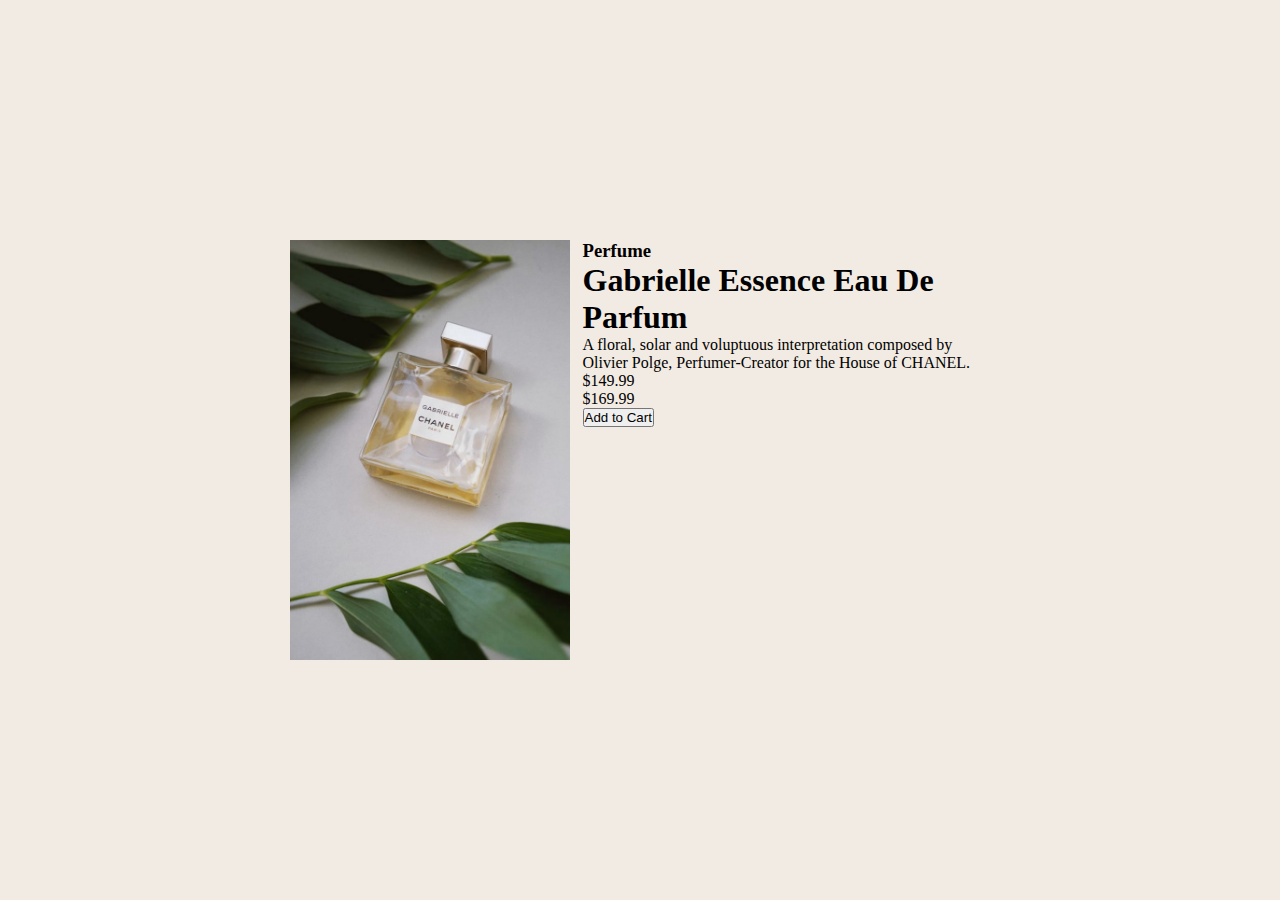
==== product-preview-component/index.html @ 264058b4 "frontend mentor product preview setup" ====
<!DOCTYPE html>
<html lang="en">
<head>
  <meta charset="UTF-8">
  <meta name="viewport" content="width=device-width, initial-scale=1.0"> <!-- displays site properly based on user's device -->

  <link rel="icon" type="image/png" sizes="32x32" href="./images/favicon-32x32.png">
  
  <title>Frontend Mentor | Product preview card component</title>
  <link rel="stylesheet" href="./styles.css">

  <!-- Feel free to remove these styles or customise in your own stylesheet 👍 -->
  <style>
    .attribution { font-size: 11px; text-align: center; }
    .attribution a { color: hsl(228, 45%, 44%); }
  </style>
</head>
<body>

  <section class="card">
    <div class="card-info">
      <img class="desktop-img" src="./images/image-product-desktop.jpg" alt="">
      <div class="card-body">
        <h3>Perfume</h3>
        <h1>Gabrielle Essence Eau De Parfum</h1>
        <p> A floral, solar and voluptuous interpretation composed by Olivier Polge, 
          Perfumer-Creator for the House of CHANEL.</p>
          <div class="price">
            <p class="discount">$149.99</p>
            <p class="original">$169.99</p>
          </div>
          <button class="cart-btn">Add to Cart</button>
      </div>
    </div>
  </section>
  
  <!-- <div class="attribution">
    Challenge by <a href="https://www.frontendmentor.io?ref=challenge" target="_blank">Frontend Mentor</a>. 
    Coded by <a href="#">Your Name Here</a>.
  </div> -->
</body>
</html>
---- product-preview-component/styles.css ----
@import url('https://fonts.googleapis.com/css2?family=Fraunces:ital,opsz,wght@0,9..144,100..900;1,9..144,100..900&family=Montserrat:ital,wght@0,100..900;1,100..900&display=swap');

:root{
     --primary_darkBlue: hsl(158, 36%, 37%);
     --primary_cream: hsl(30, 38%, 92%);
     --neutral_darkBlue: hsl(212, 21%, 14%);
     --neutral_darkGrayishBlue: hsl(228, 12%, 48%);
     --neutral_white: hsl(0, 0%, 100%);
     --font_size: 14px;

}

*{
     margin: 0;
     padding: 0;
     box-sizing: border-box;
}
body{
     width: 100vw;
     height: 100vh;
     display: flex;
     justify-content: center;
     align-items: center;
    background: var(--primary_cream); 
}

.card{
     max-width: 700px;
     
}
.card-info{
     display: grid;
     grid-template-columns: auto auto;
     column-gap: 13px;
}

.desktop-img{
     width: 100%;
     height: 100%;
    object-fit: cover;
}
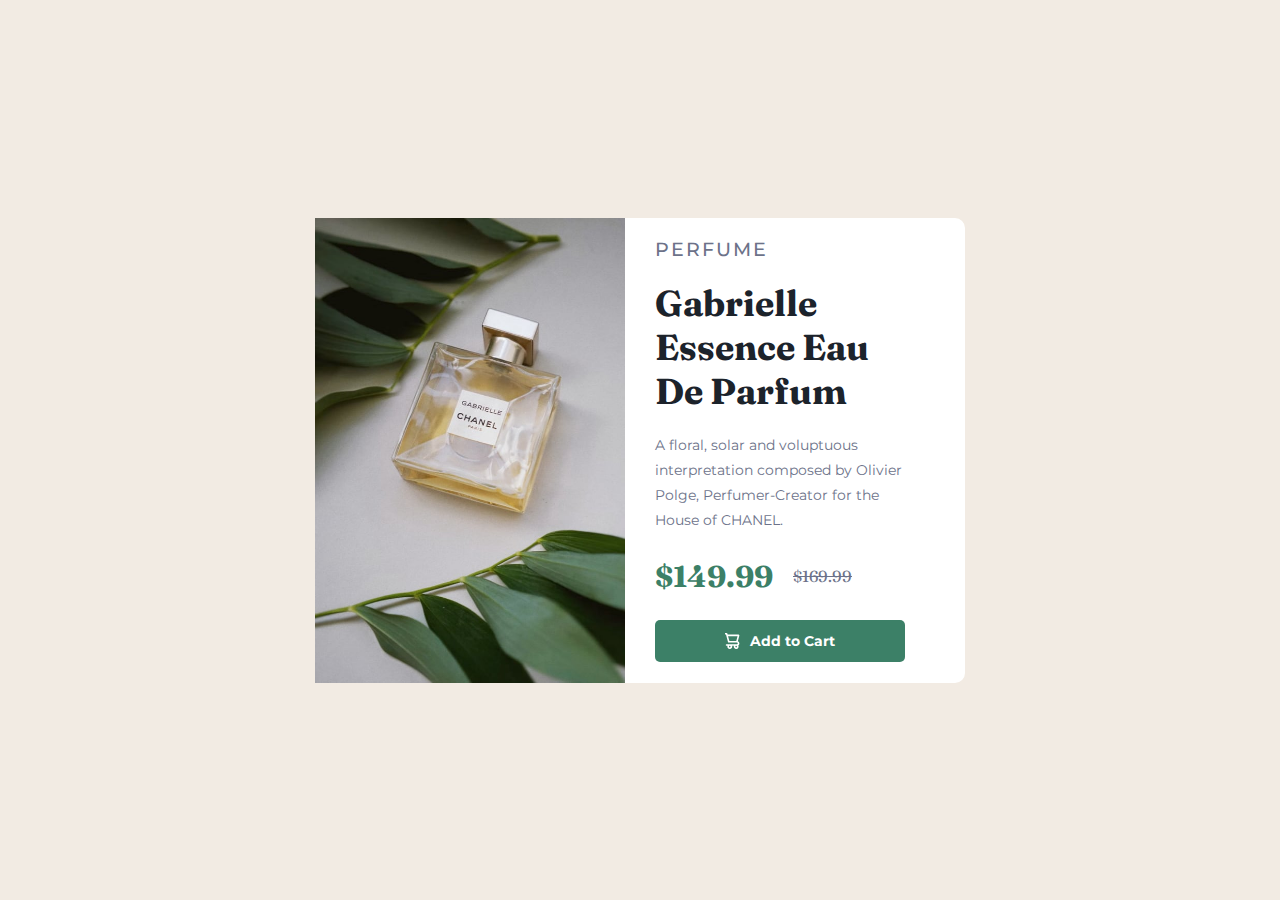
==== commit 71938297: "responsive design" ====
--- a/product-preview-component/index.html
+++ b/product-preview-component/index.html
@@ -20,16 +20,17 @@
   <section class="card">
     <div class="card-info">
       <img class="desktop-img" src="./images/image-product-desktop.jpg" alt="">
+      <img class="mobile-img" src="./images/image-product-mobile.jpg" alt="">
       <div class="card-body">
         <h3>Perfume</h3>
         <h1>Gabrielle Essence Eau De Parfum</h1>
-        <p> A floral, solar and voluptuous interpretation composed by Olivier Polge, 
+        <p class="desc"> A floral, solar and voluptuous interpretation composed by Olivier Polge, 
           Perfumer-Creator for the House of CHANEL.</p>
           <div class="price">
             <p class="discount">$149.99</p>
             <p class="original">$169.99</p>
           </div>
-          <button class="cart-btn">Add to Cart</button>
+          <button class="cart-btn"><img src="./images/icon-cart.svg" alt="" srcset=""><span>Add to Cart</span></button>
       </div>
     </div>
   </section>
--- a/product-preview-component/styles.css
+++ b/product-preview-component/styles.css
@@ -22,20 +22,123 @@
      justify-content: center;
      align-items: center;
     background: var(--primary_cream); 
+    overflow-x: hidden;
+
 }
 
 .card{
-     max-width: 700px;
-     
+     max-width: 650px;
+     background: var(--neutral_white);
+     border-radius: 10px;
 }
 .card-info{
      display: grid;
-     grid-template-columns: auto auto;
-     column-gap: 13px;
+     grid-template-columns: 1fr 1fr;
+     column-gap: 30px;
+}
+
+.card-body{
+     padding-block: 20px;
 }
 
 .desktop-img{
      width: 100%;
      height: 100%;
     object-fit: cover;
-}+}
+
+.mobile-img{
+     display: none;
+}
+
+h3{
+     color: var(--neutral_darkGrayishBlue);
+     text-transform: uppercase;
+     font-family: 'Montserrat', sans-serif;
+     font-weight: 500;
+     letter-spacing: 2px;
+}
+h1{
+     width: 250px;
+     color: var(--neutral_darkBlue);
+     text-transform: capitalize;
+     font-family: 'Fraunces', sans-serif;
+     font-weight: 700;
+     margin-block: 20px;
+     font-size: 36px;
+}
+.desc{
+     width: 250px;
+     color: var(--neutral_darkGrayishBlue);
+     font-family: 'Montserrat', sans-serif;
+     font-style: 700;
+     font-size: var(--font_size);
+     line-height: 25px;
+}
+.price{
+     width: 250px;
+     margin-block: 25px;
+     display: flex;
+     justify-content: start;
+     align-items: center;
+     gap: 20px;
+     font-family: 'Fraunces', sans-serif;
+}
+
+.discount{
+     color: var(--primary_darkBlue);
+     font-weight: 700;
+     font-size: 30px;
+}
+.original{
+     text-decoration: line-through;
+     color: var(--neutral_darkGrayishBlue);
+}
+
+button{
+     width: 250px; 
+     padding-block: 12px;
+     background: var(--primary_darkBlue);
+     border: none;
+     border-radius: 5px;
+     display: flex;
+     justify-content: center;
+     align-items: center;
+     gap: 10px;
+     color: var(--neutral_white);
+     font-family: 'Montserrat', sans-serif;
+     font-weight: 700;
+     font-size: 14px;
+}
+
+@media (max-width: 667px) {
+     .card{
+          width: 100%;
+          margin: 30px;
+          border-top-right-radius: 10px;
+          border-top-left-radius: 10px;
+     }
+     .card-info{
+          width: 100%;
+          grid-template-columns: 1fr;
+          grid-template-rows: 300px auto;
+     }
+     .desktop-img{
+          display: none;
+     }
+
+     .mobile-img{
+          width: 100%;
+          height: 100%;
+          display: block;
+          object-fit: cover;
+          border-top-right-radius: 10px;
+          border-top-left-radius: 10px;
+     }
+     .card-body{
+          margin-left: 20px;
+     }
+     h1, .desc, button{
+          width: 100%;
+     }
+   }